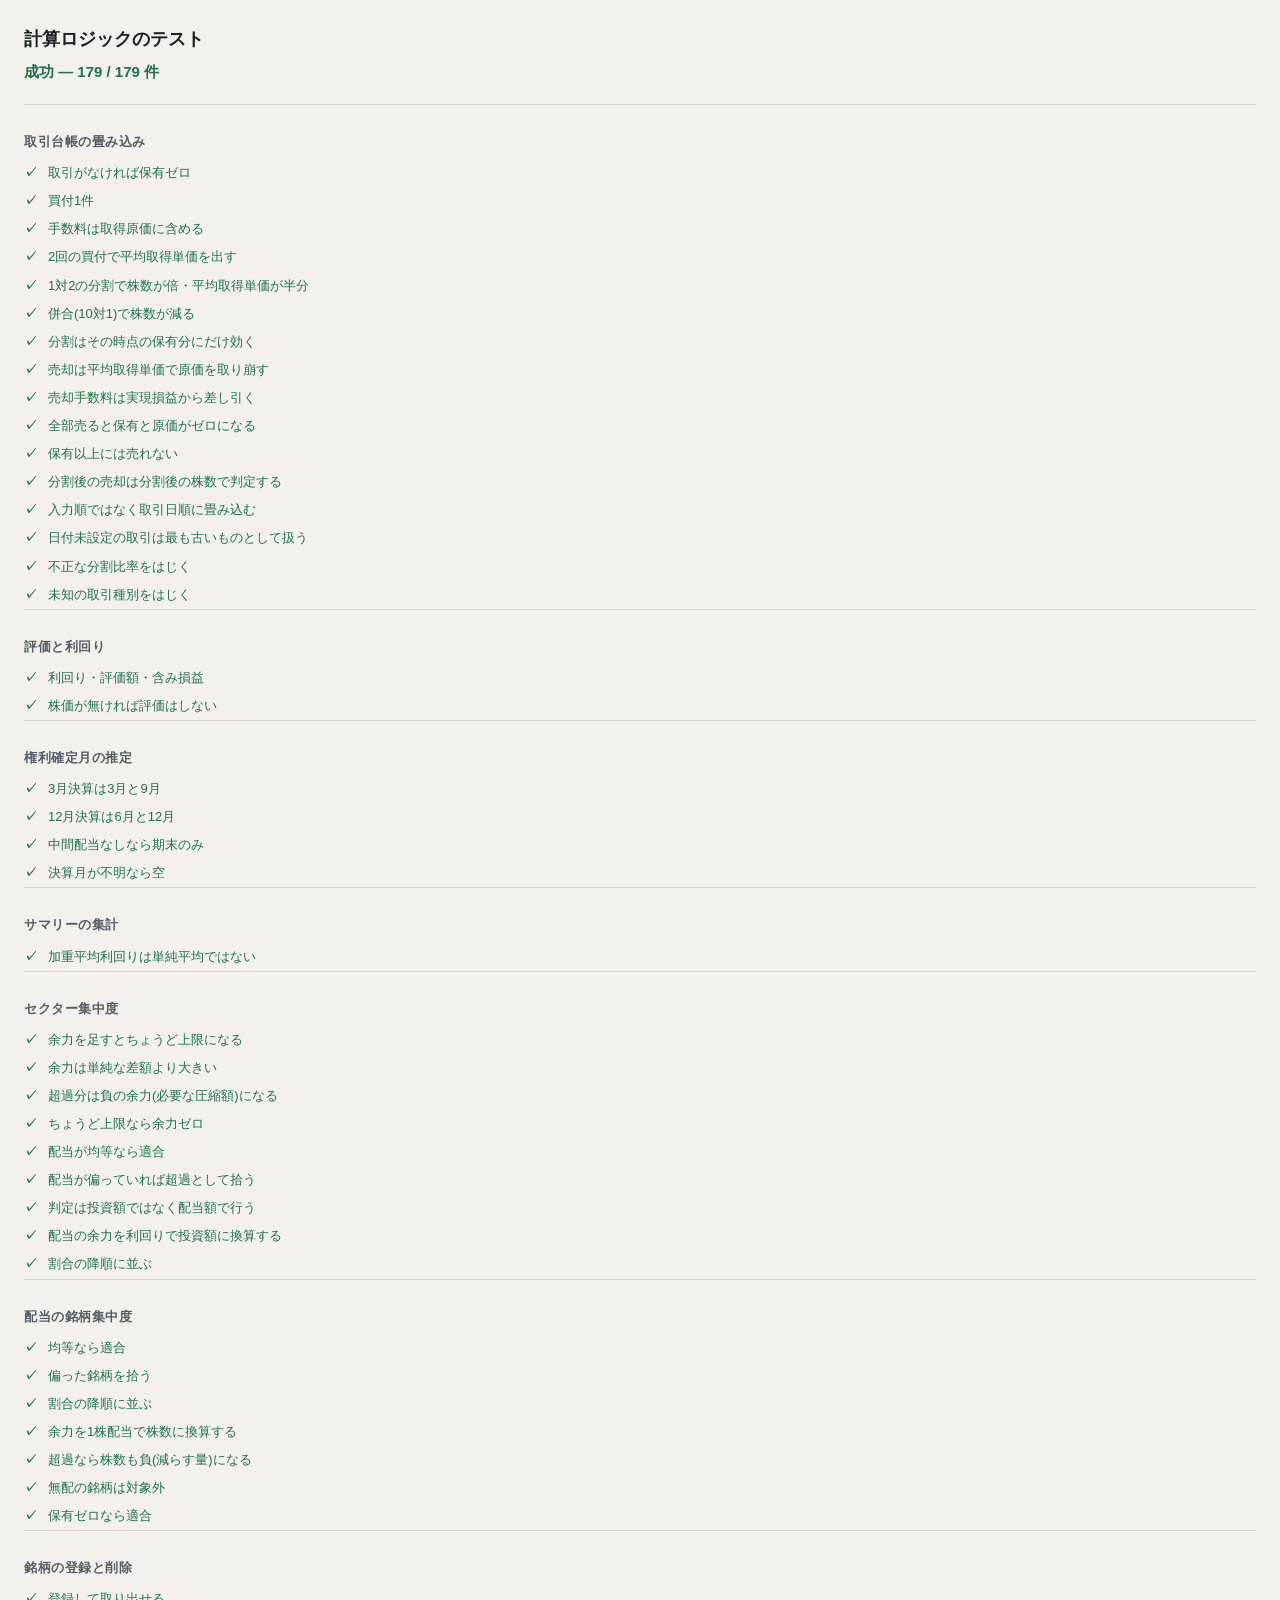
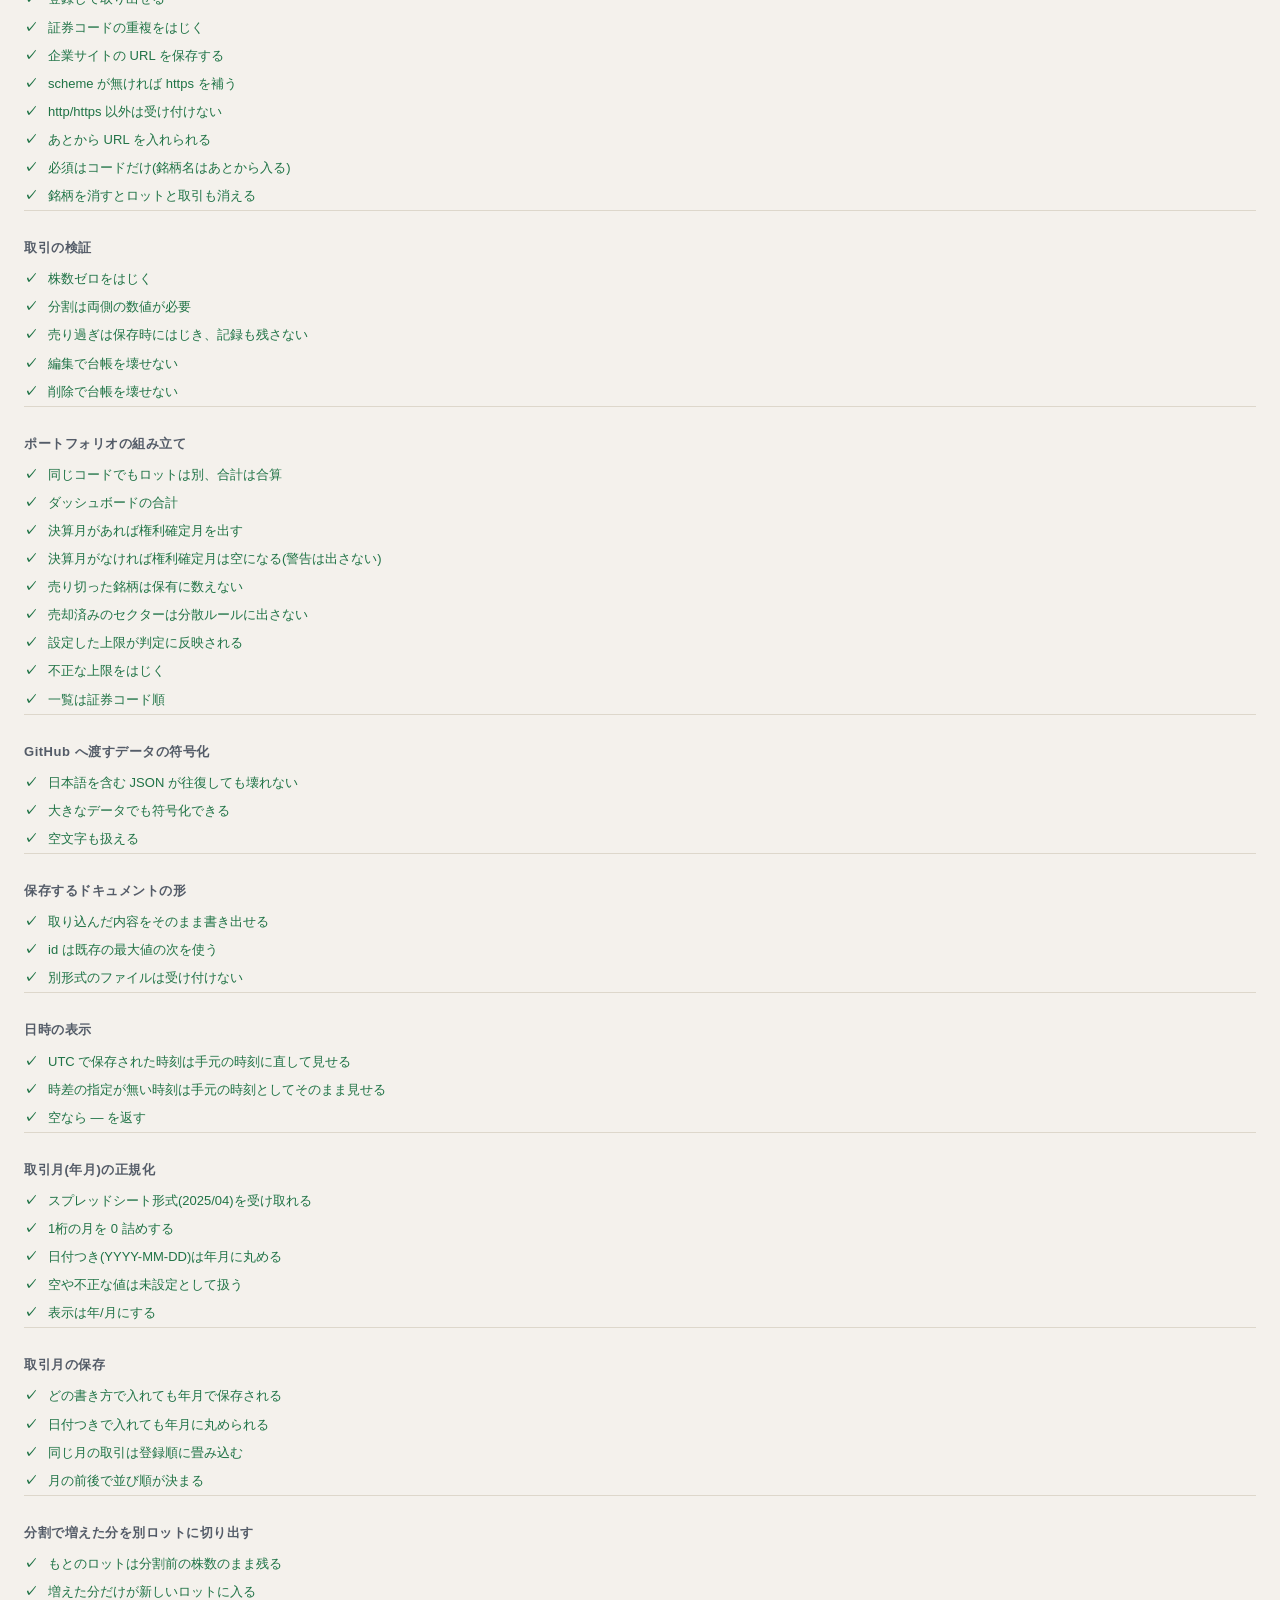
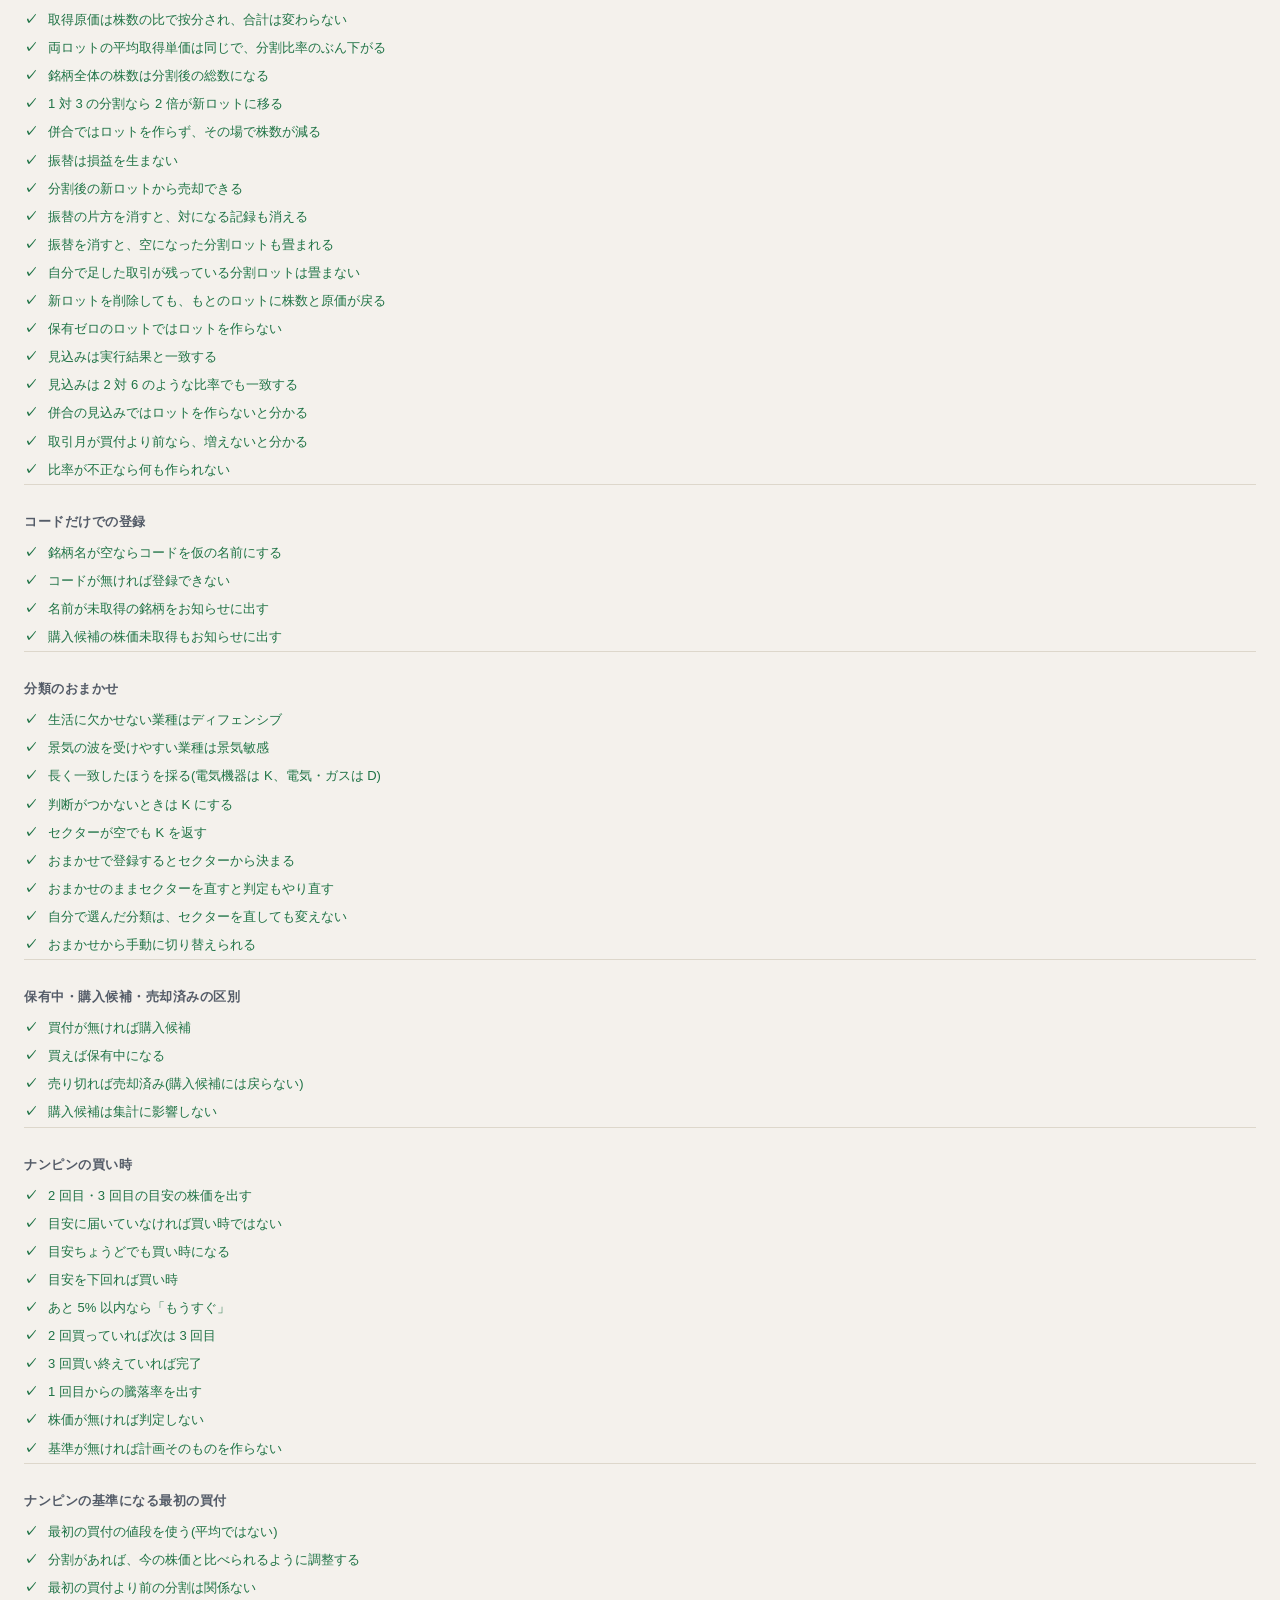
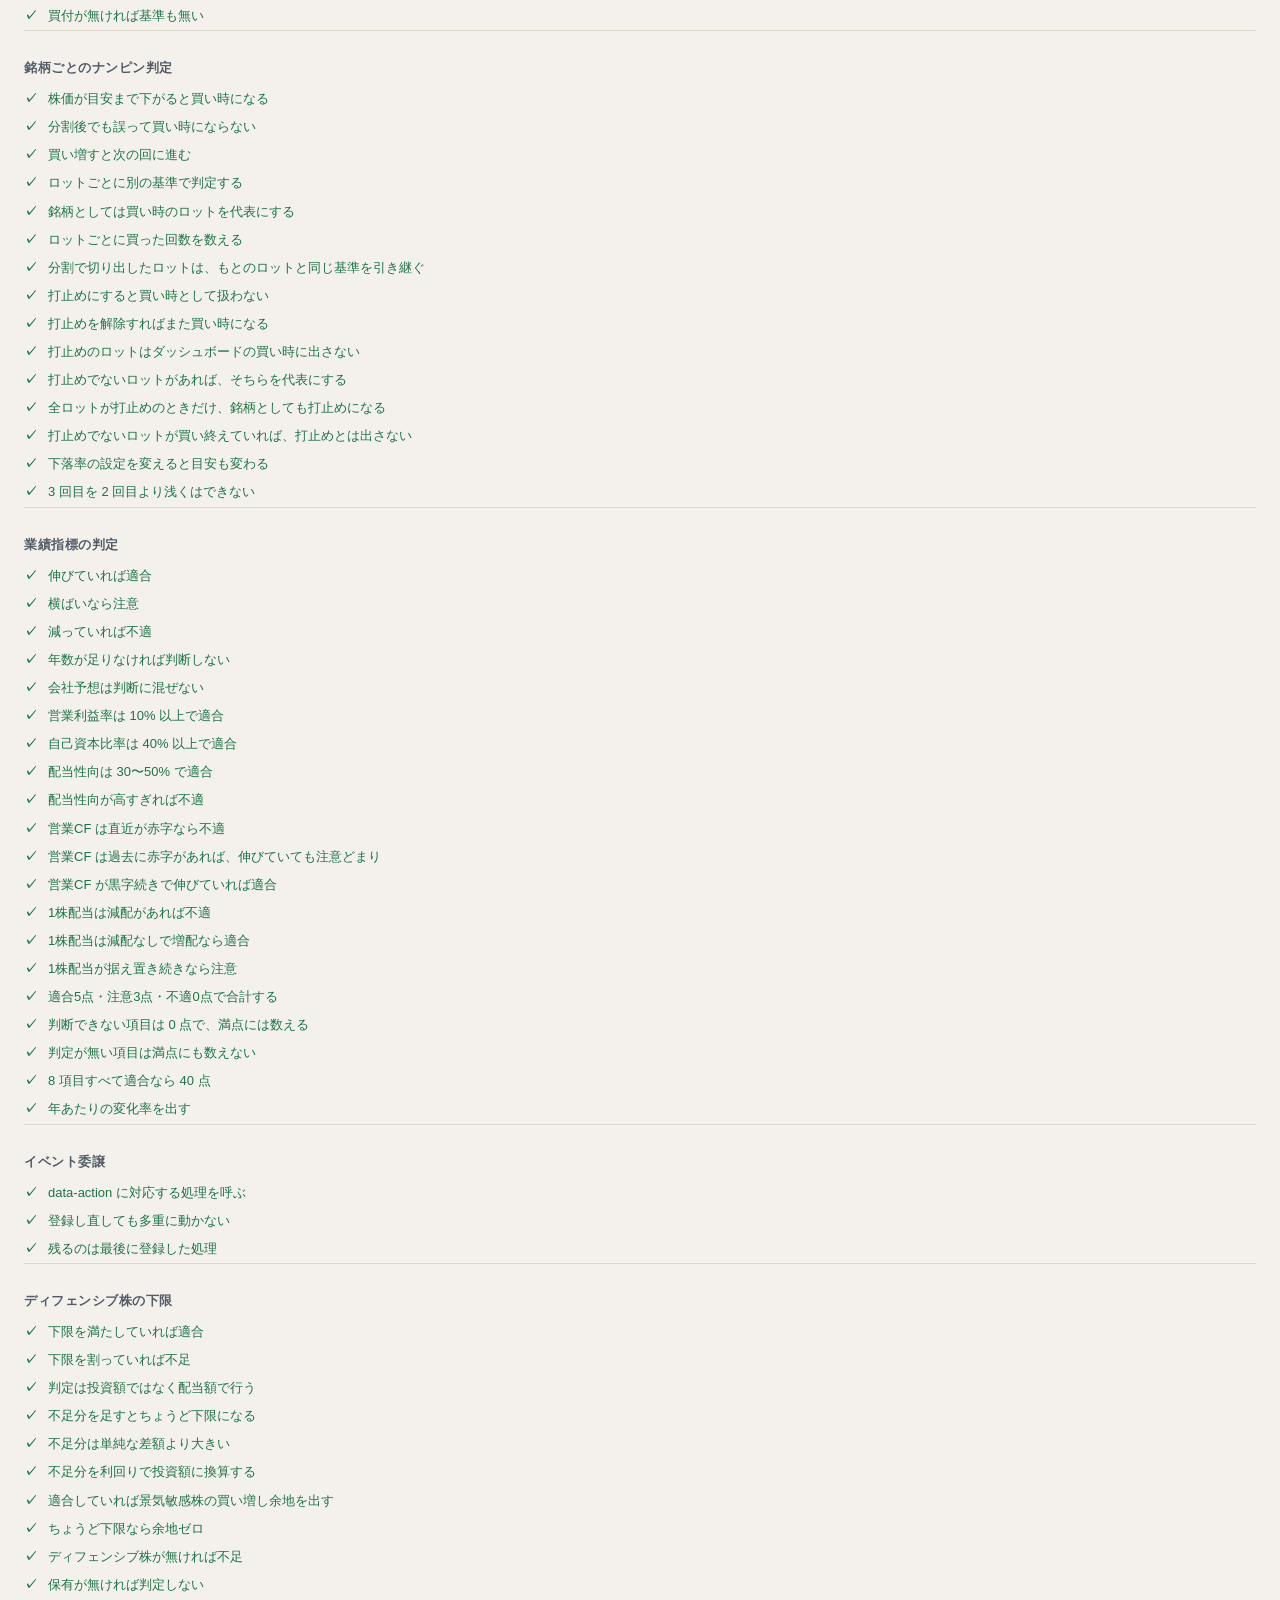
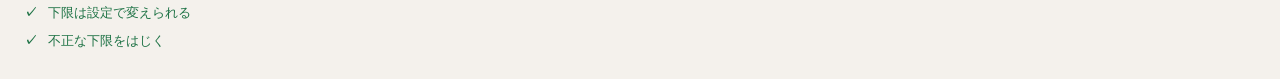
==== tests/index.html @ 2cc559f4 "銘柄名から企業サイトへ行けるようにする" ====
<!doctype html>
<html lang="ja">
<head>
  <meta charset="utf-8">
  <title>テスト — 高配当株ポートフォリオ</title>
  <style>
    body {
      font-family: 'Hiragino Sans', sans-serif;
      background: #f4f1ec; color: #1c2026;
      margin: 0; padding: 24px; line-height: 1.7;
    }
    h1 { font-size: 18px; margin: 0 0 4px; }
    #summary { font-size: 15px; font-weight: 700; margin-bottom: 20px; }
    h2 { font-size: 13px; color: #545c68; margin: 22px 0 6px; letter-spacing: .04em; }
    section { border-top: 1px solid #ddd7cb; padding-top: 4px; }
    .row { display: flex; gap: 10px; font-size: 13px; padding: 3px 0; flex-wrap: wrap; }
    .mark { width: 14px; flex: none; font-weight: 700; }
    .pass { color: #1f7346; }
    .fail { color: #a8322c; }
    .row.fail { font-weight: 700; }
    pre {
      width: 100%; margin: 4px 0 8px 24px; padding: 8px 10px;
      background: #fbe9e7; border-radius: 4px;
      font-size: 12px; white-space: pre-wrap; color: #8d2b26;
    }
  </style>
</head>
<body>
  <h1>計算ロジックのテスト</h1>
  <div id="summary">実行中…</div>
  <div id="results"></div>

  <script type="module">
    import { run, render } from './runner.js?v=202609122347';
    import './tests.js';

    const summary = run();
    render(summary);
    // ブラウザ越しに結果を読み取れるようにしておく
    window.__testSummary = summary;
    document.title = `${summary.failed ? 'NG' : 'OK'} ${summary.passed}/${summary.total} — テスト`;
  </script>
</body>
</html>
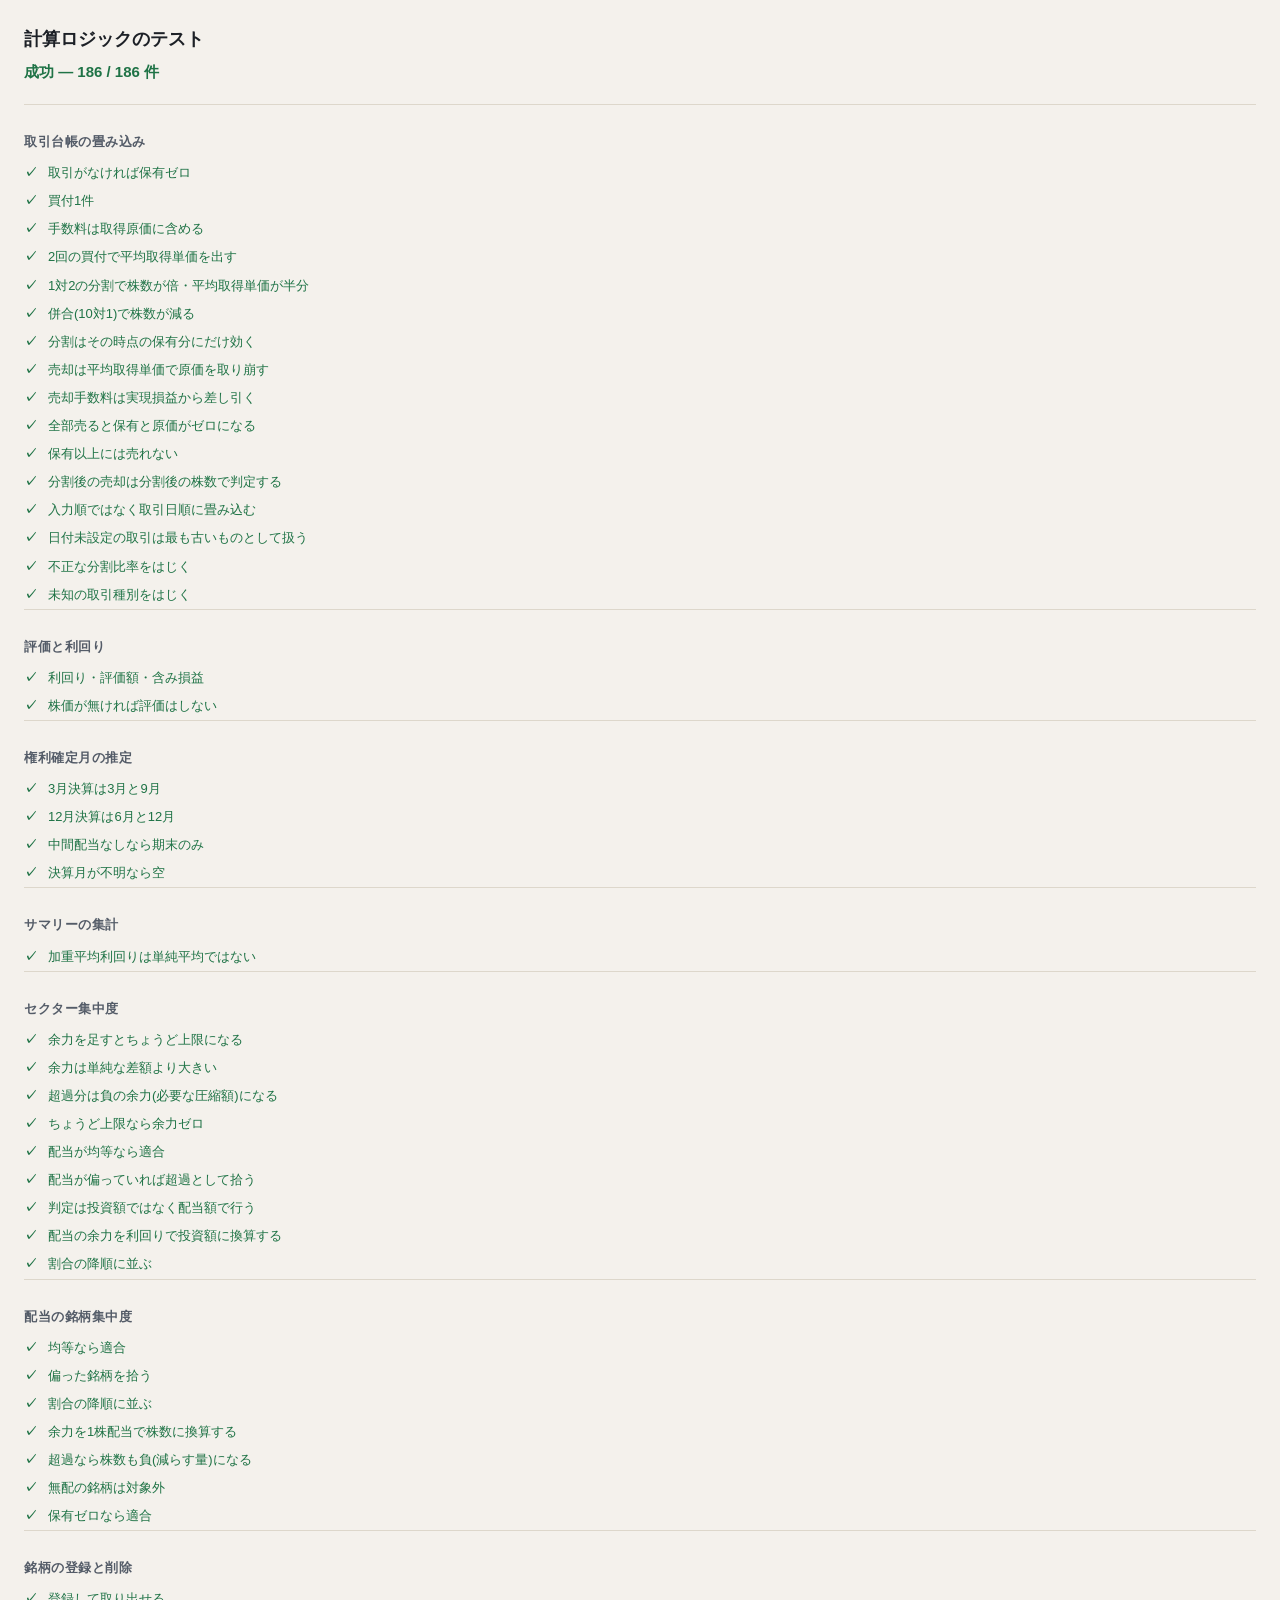
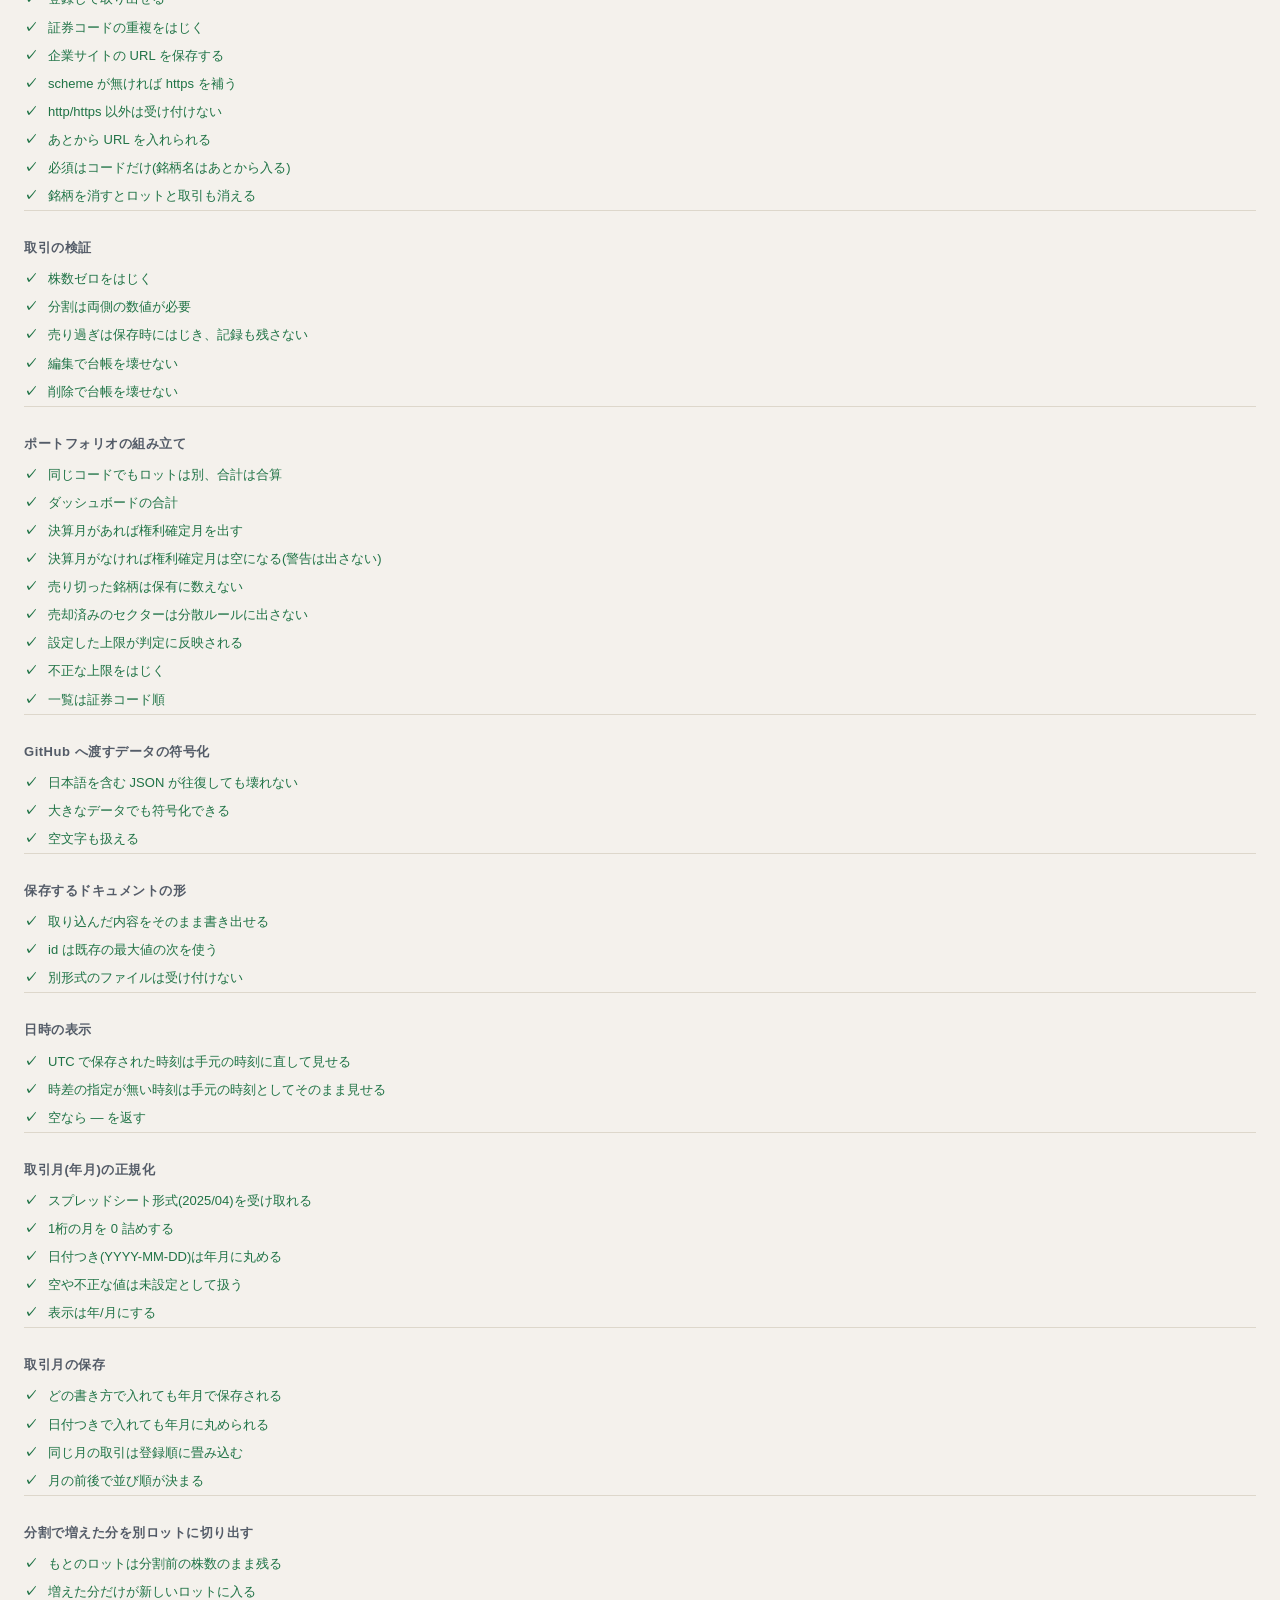
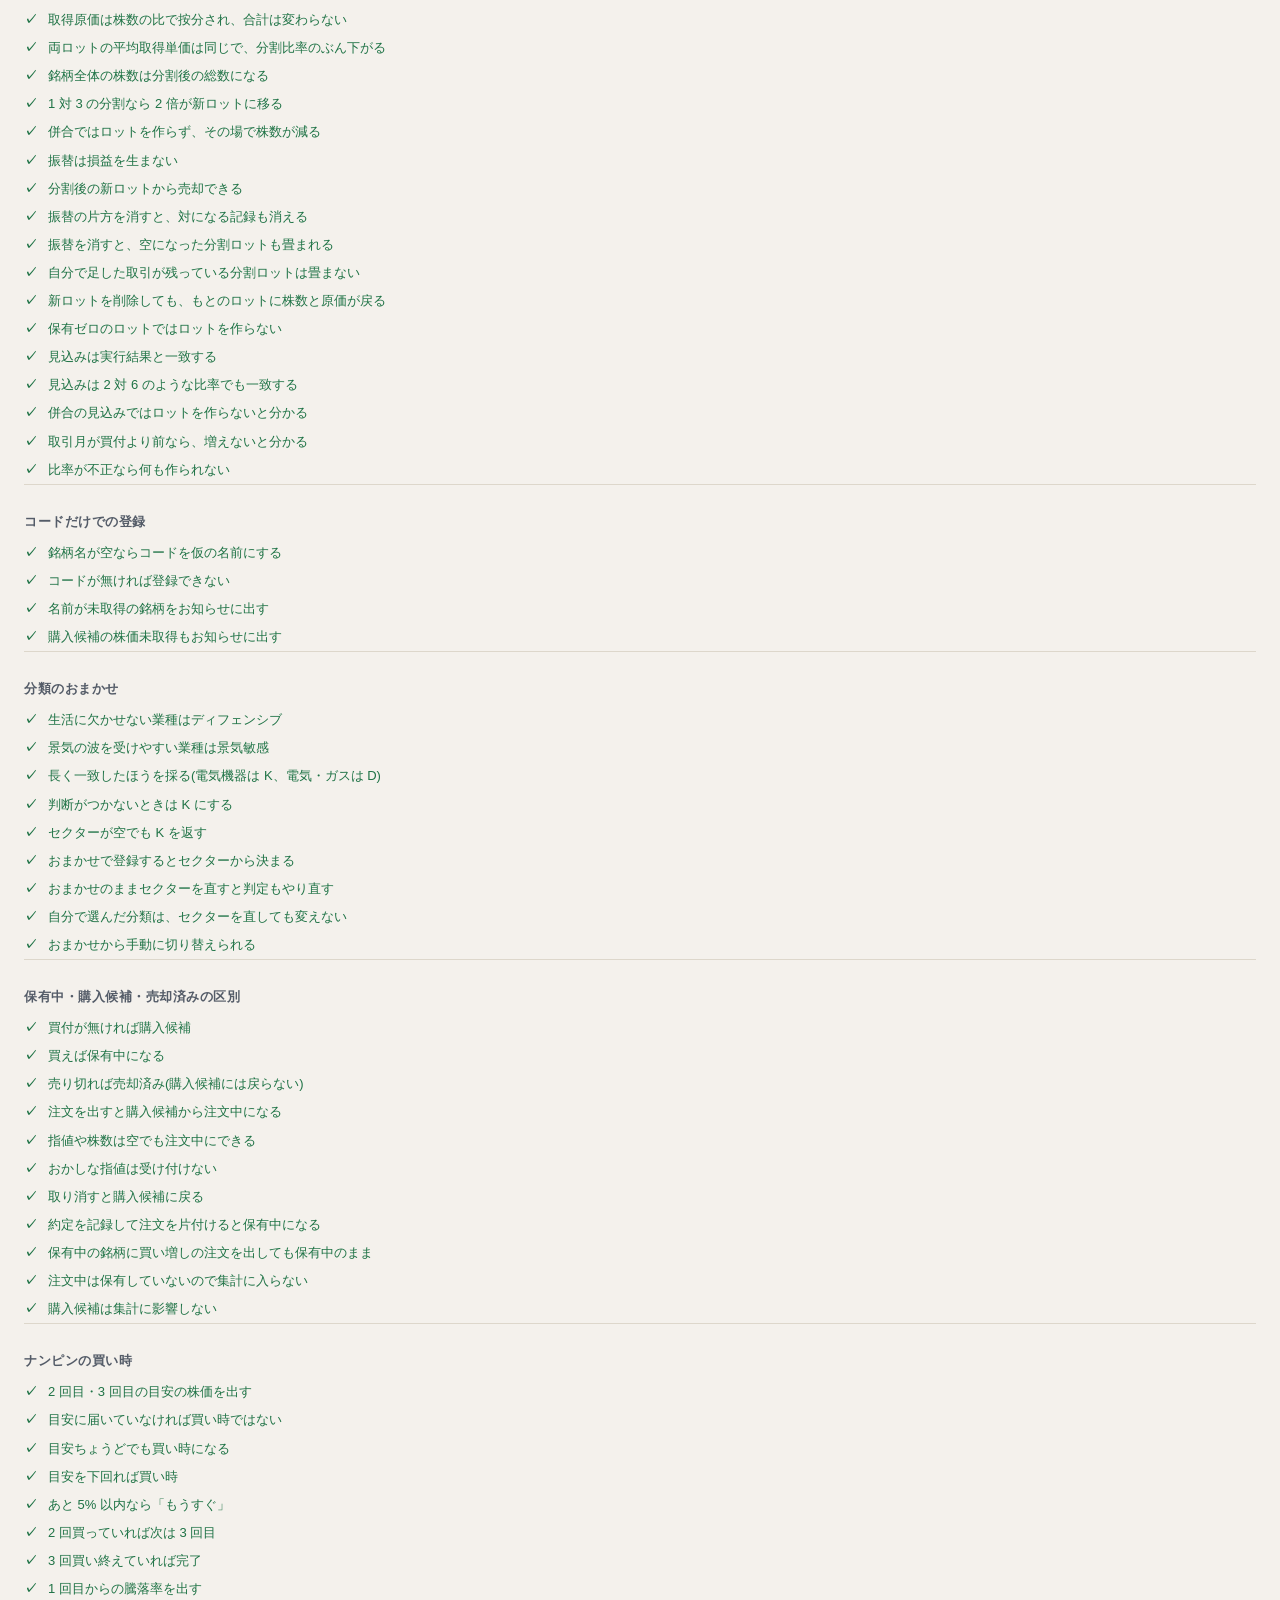
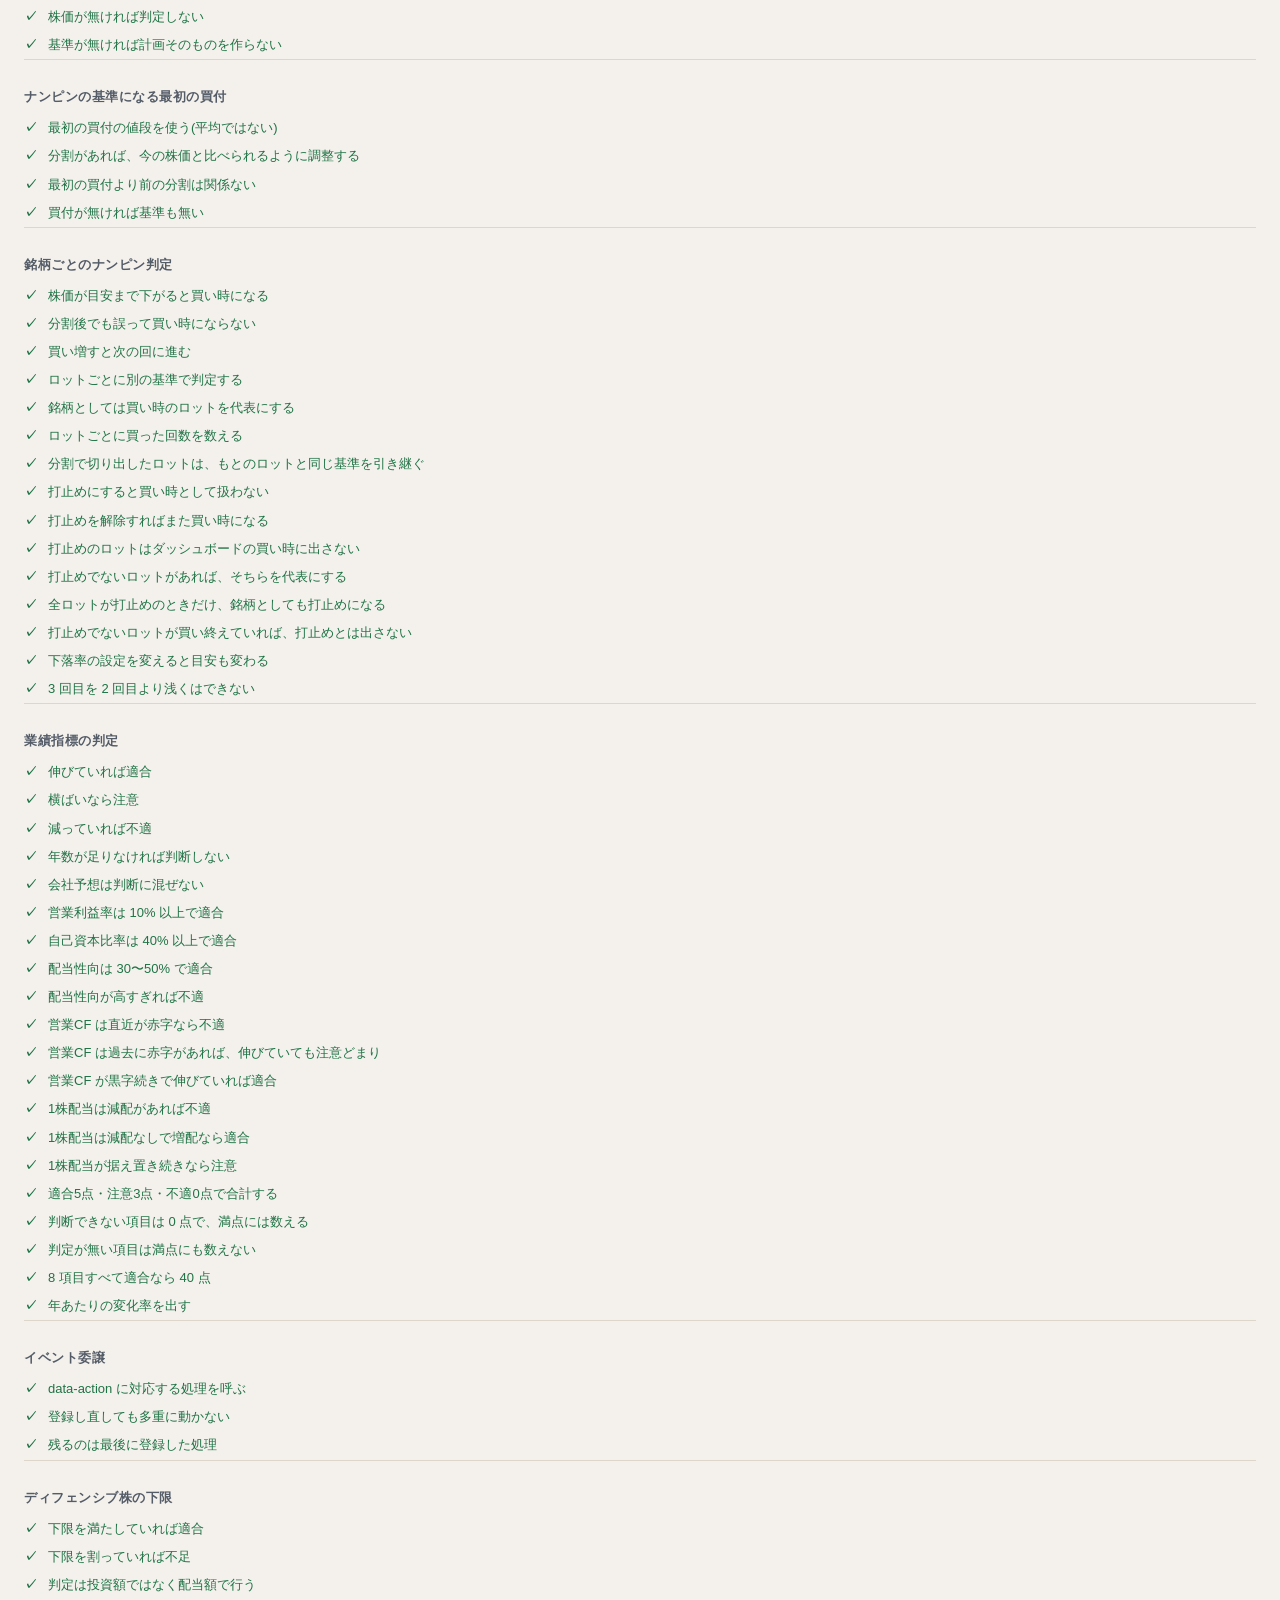
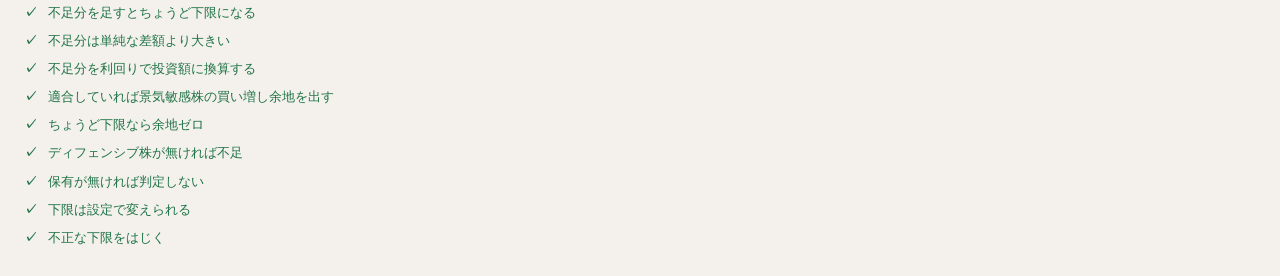
==== commit 368ab901: "注文中の状態を足す" ====
--- a/tests/index.html
+++ b/tests/index.html
@@ -2,7 +2,7 @@
 <html lang="ja">
 <head>
   <meta charset="utf-8">
-  <title>テスト — 高配当株ポートフォリオ</title>
+  <title>テスト — 金のニワトリ小屋</title>
   <style>
     body {
       font-family: 'Hiragino Sans', sans-serif;
@@ -31,7 +31,7 @@
   <div id="results"></div>
 
   <script type="module">
-    import { run, render } from './runner.js?v=202609122347';
+    import { run, render } from './runner.js?v=202609131403';
     import './tests.js';
 
     const summary = run();
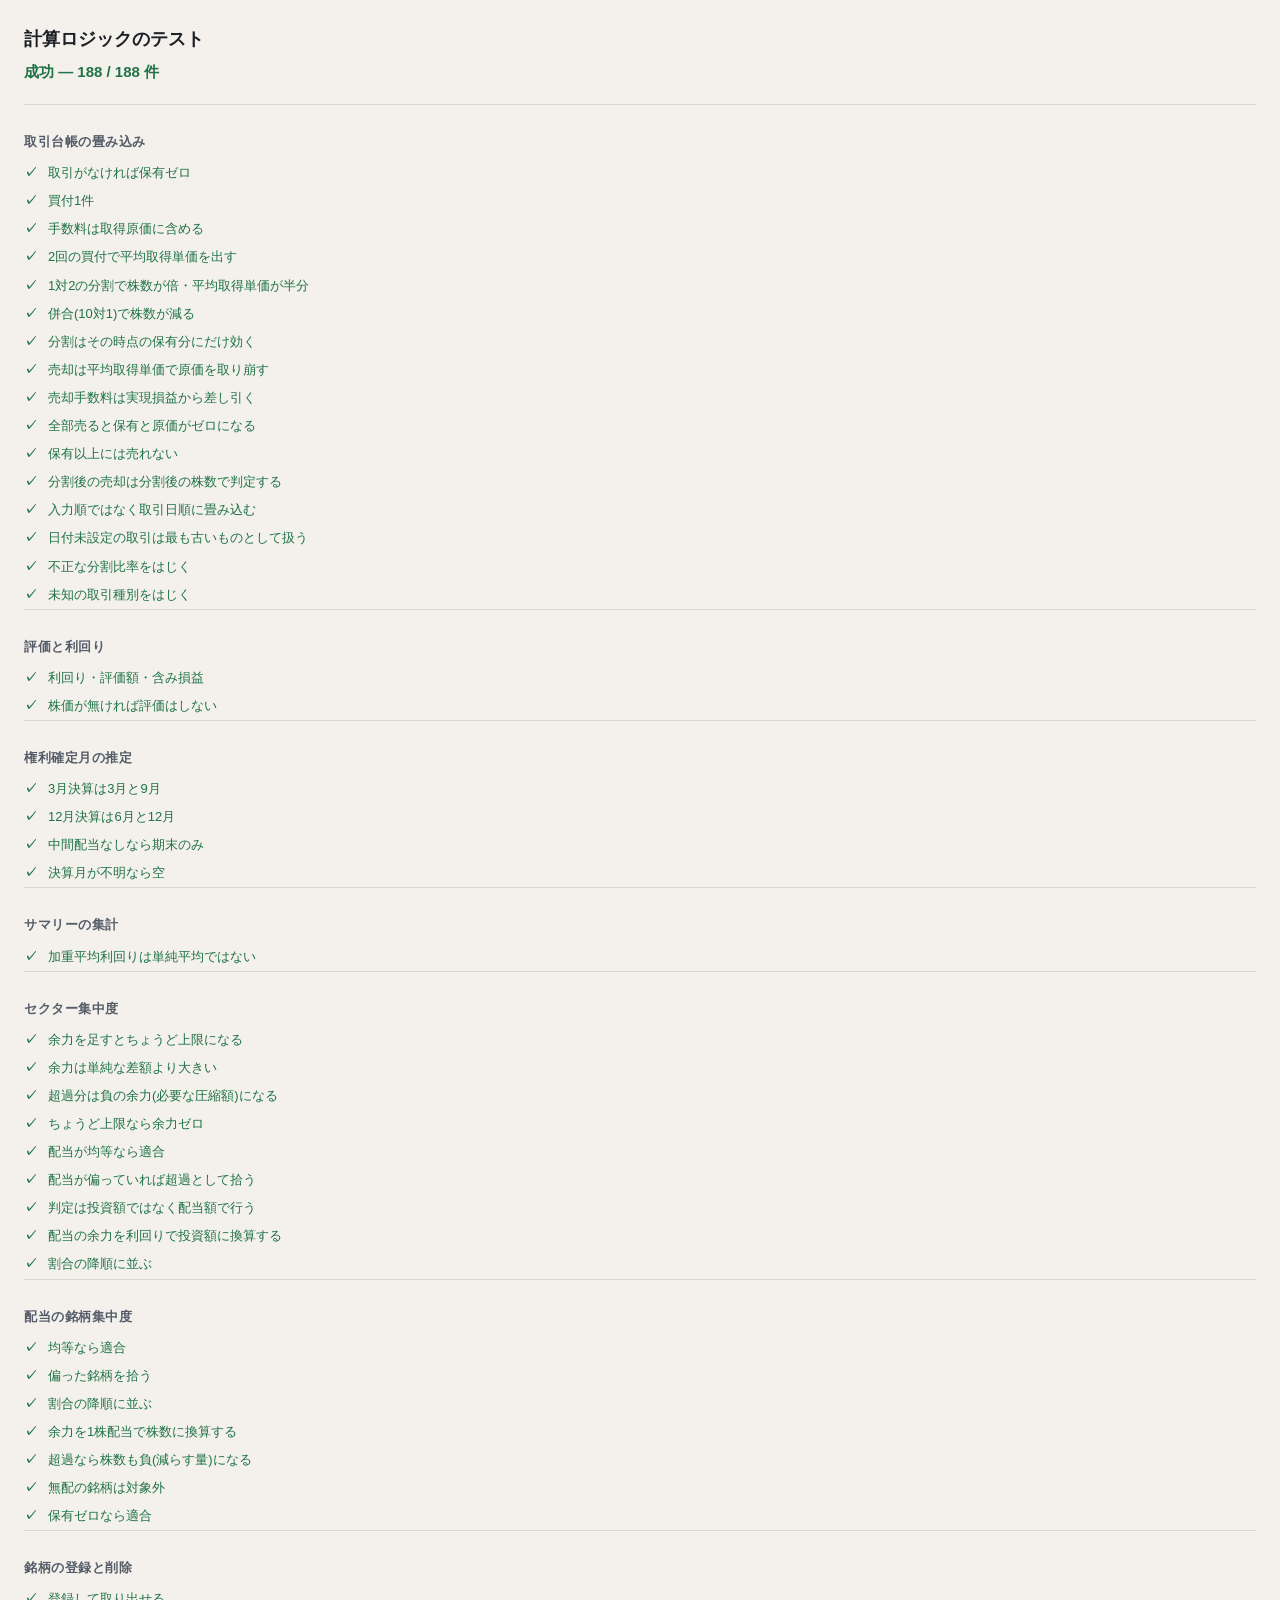
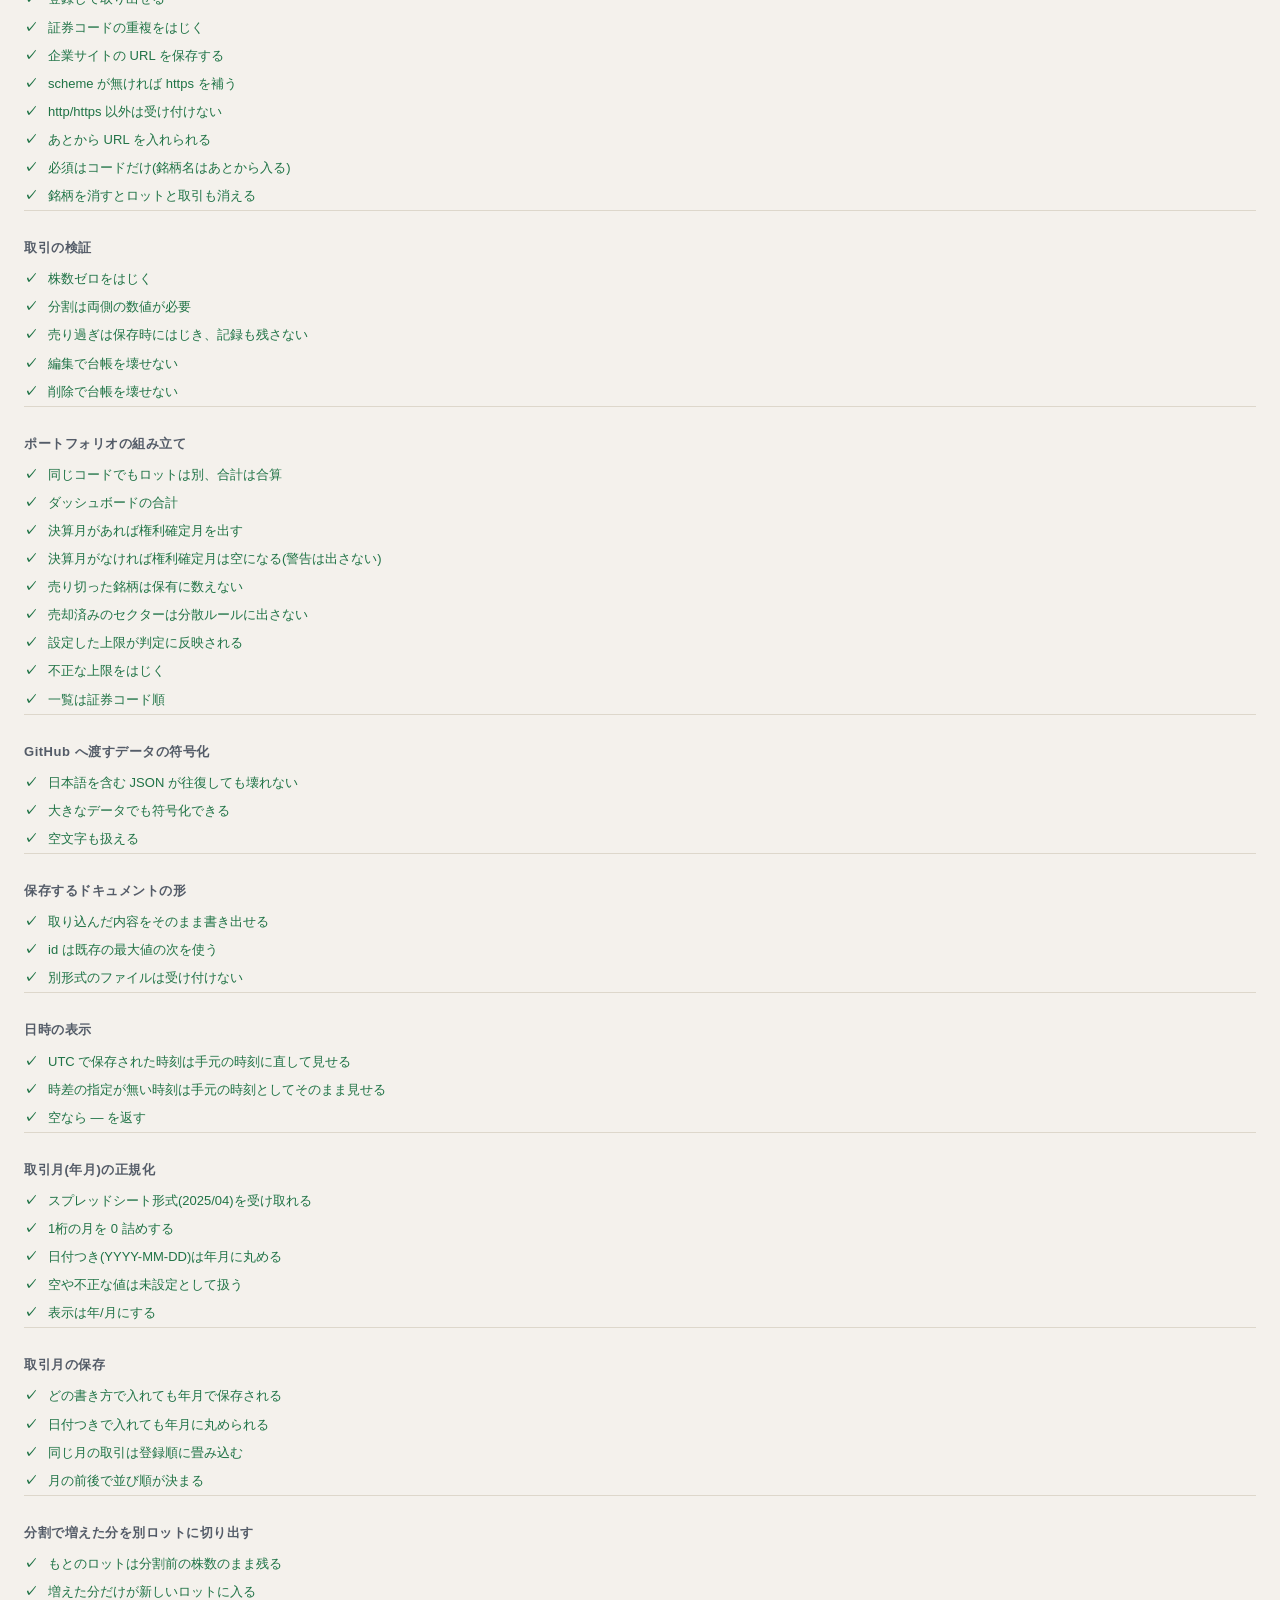
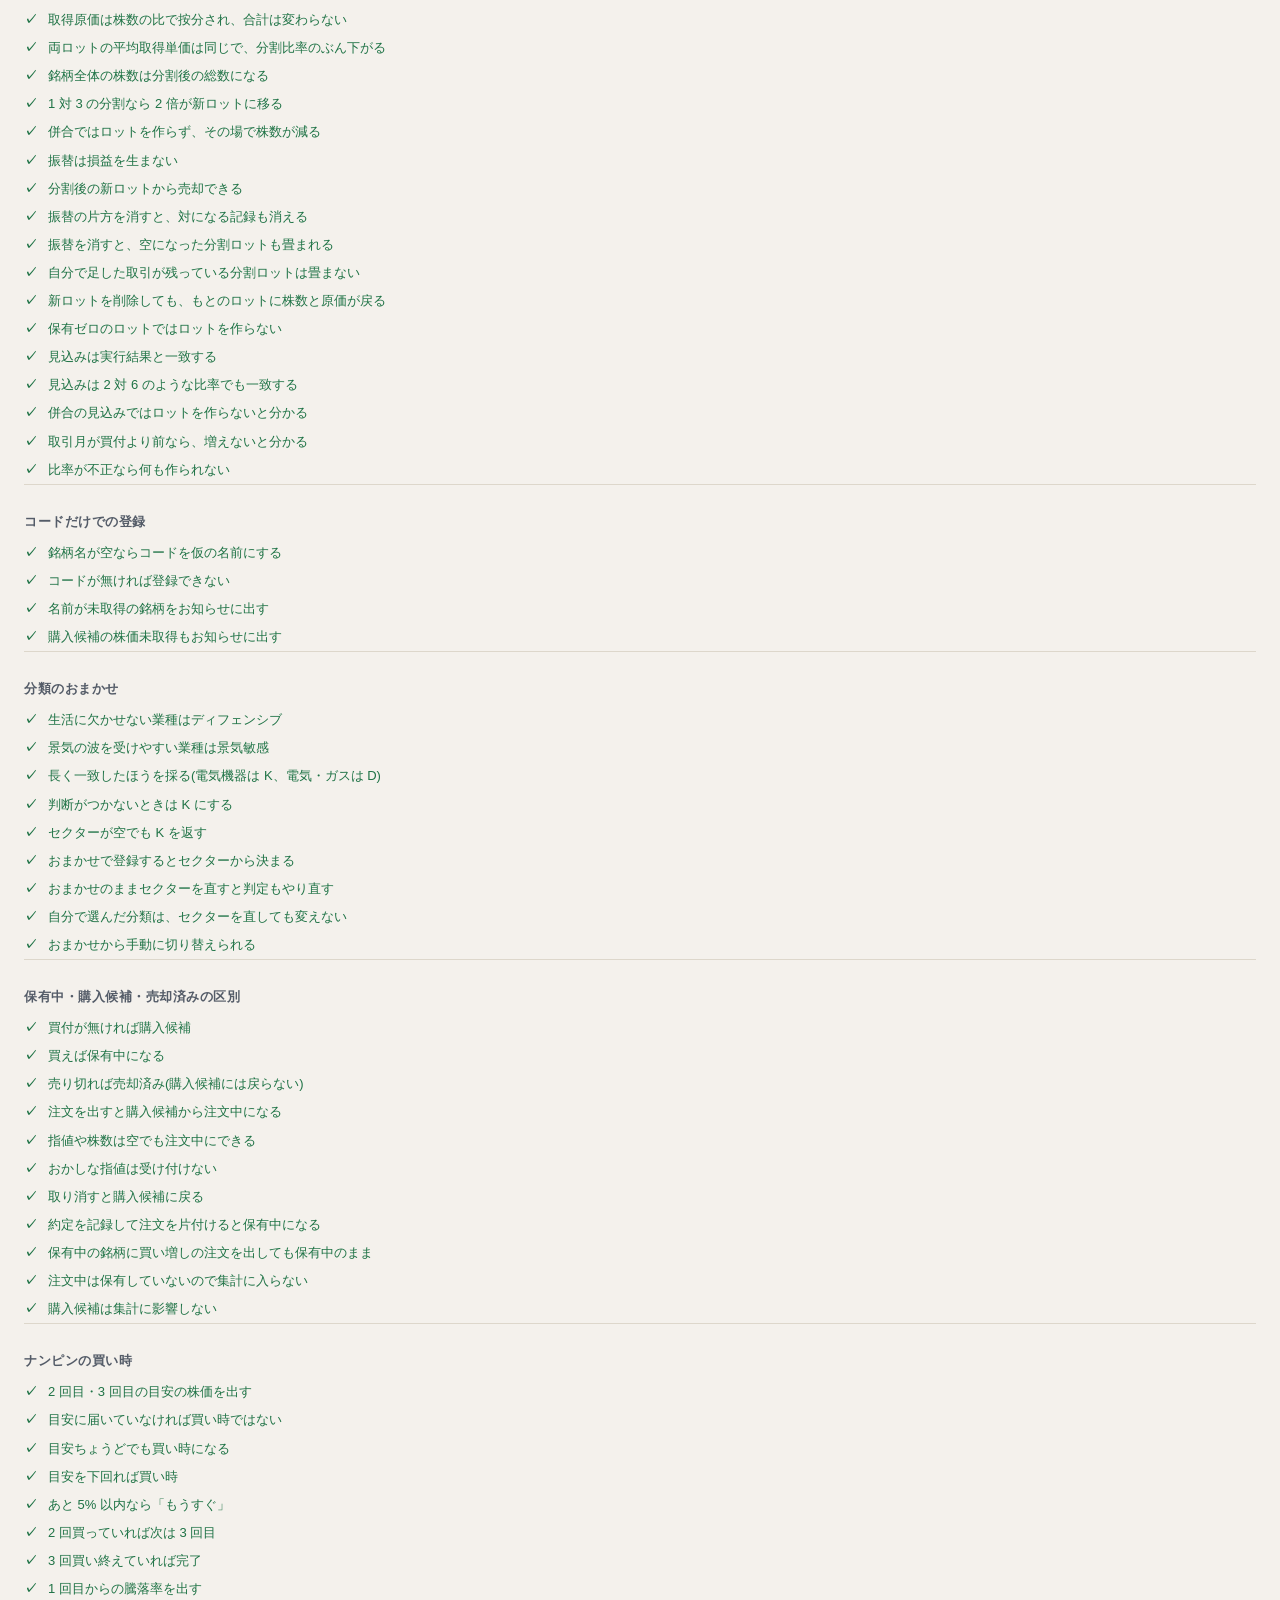
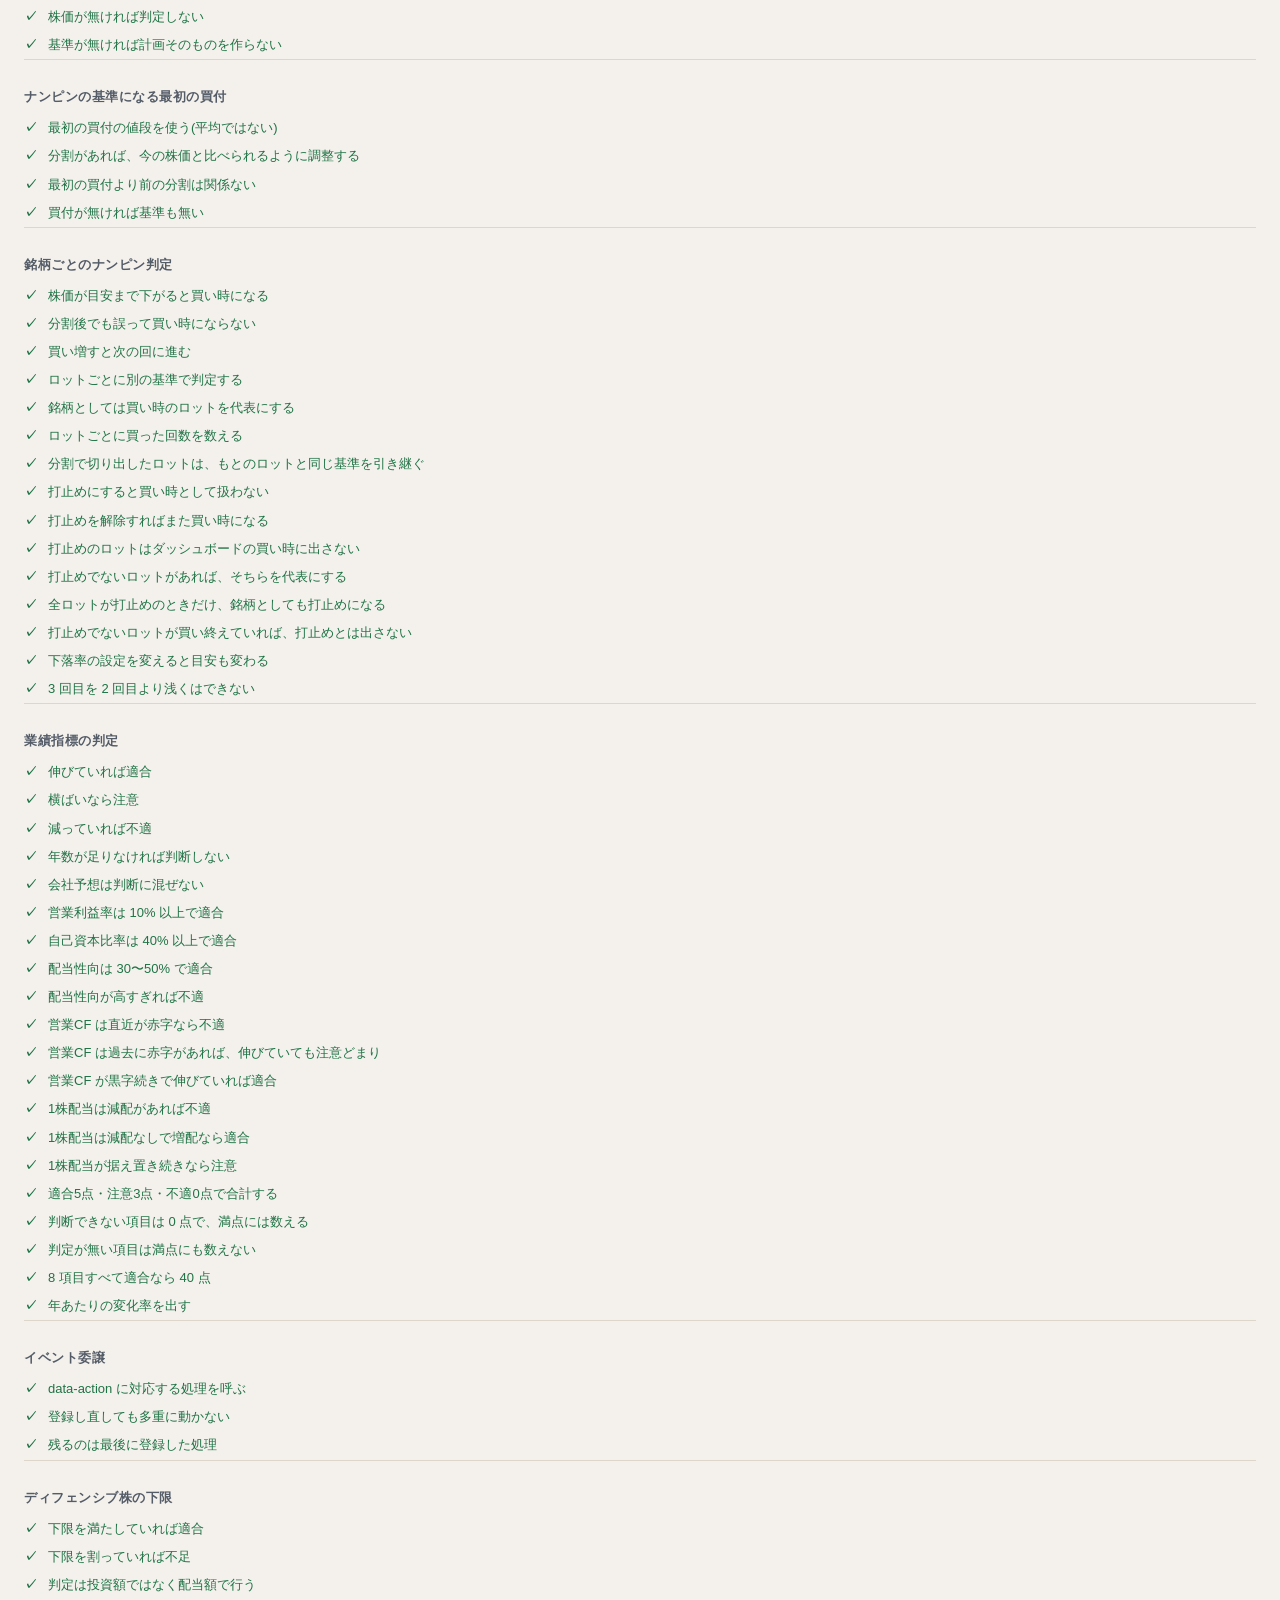
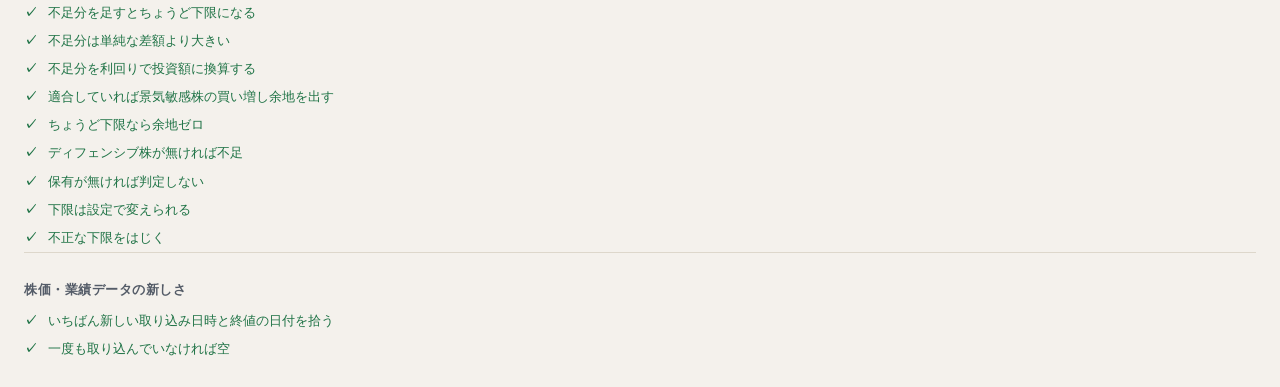
==== commit c96c96c3: "アプリを更新" ====
--- a/tests/index.html
+++ b/tests/index.html
@@ -31,7 +31,7 @@
   <div id="results"></div>
 
   <script type="module">
-    import { run, render } from './runner.js?v=202609131403';
+    import { run, render } from './runner.js?v=202609152326';
     import './tests.js';
 
     const summary = run();
